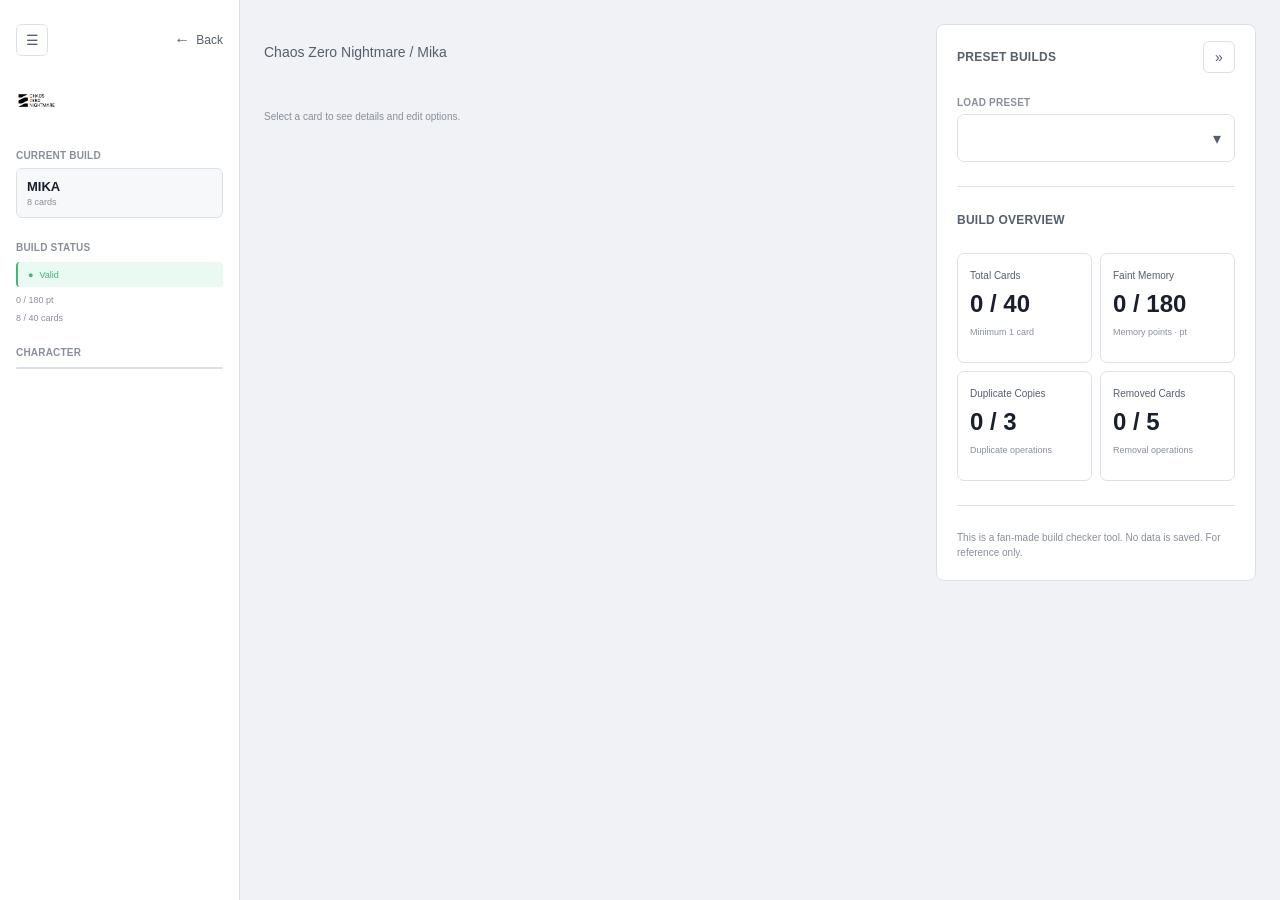
==== mei-lin.html @ 6398d76d "Beryl done coy, 4 lagi." ====
<!doctype html>
<html lang="en">
  <head>
    <meta charset="UTF-8" />
    <meta name="viewport" content="width=device-width, initial-scale=1.0" />
    <title>Mika / Combat Archive</title>
    <link rel="stylesheet" href="style.css" />
  </head>
  <body>
    <div class="app-shell">
      <aside class="sidebar" id="sidebar">
        <div class="side-top">
          <button
            class="icon-btn"
            id="toggle-side"
            type="button"
            aria-expanded="true"
            aria-controls="sidebar"
            aria-label="Collapse navigation"
          >
            ☰
          </button>
          <button
            class="back-btn"
            type="button"
            aria-label="Back"
            onclick="location.href = 'index.html'"
          >
            <span class="arrow">←</span><span class="label">Back</span>
          </button>
        </div>

        <div class="brand">
          <img src="assets/logo.png" alt="Chaos Zero Nightmare" />
        </div>

        <section class="side-section">
          <div class="eyebrow">CURRENT BUILD</div>
          <div class="build-box">
            <strong id="build-name">MIKA</strong>
            <span id="build-count">8 cards</span>
          </div>
        </section>

        <section class="side-section status-section">
          <div class="eyebrow">BUILD STATUS</div>
          <div class="valid" id="status-valid">
            <span>●</span> <span class="v-text">Valid</span>
          </div>
          <span class="muted" id="status-points">0 / 180 pt</span>
          <span class="muted" id="status-cards">8 / 40 cards</span>
        </section>

        <section class="side-section character-section">
          <div class="eyebrow">CHARACTER</div>
          <div class="character-list" id="side-characters"></div>
        </section>
      </aside>

      <main class="workspace">
        <section class="deck-overview">
          <header class="workspace-header">
            <nav class="crumbs" aria-label="Breadcrumb">
              <a href="index.html" style="color: var(--muted-dark)"
                >Chaos Zero Nightmare</a
              >
              <span style="color: var(--muted-dark)"
                >/ <span id="char-name">Mika</span></span
              >
            </nav>
          </header>

          <div class="card-grid" id="card-grid"></div>

          <div class="selection-hint">
            Select a card to see details and edit options.
          </div>
        </section>

        <aside class="stats-panel" id="stats-panel">
          <div class="panel-head">
            <h2 class="panel-title">PRESET BUILDS</h2>
            <button
              class="icon-btn"
              id="toggle-stats"
              type="button"
              aria-expanded="true"
              aria-controls="panel-body"
              aria-label="Collapse build panel"
            >
              »
            </button>
          </div>
          <div class="panel-body" id="panel-body">
            <label class="preset-label" for="preset">LOAD PRESET</label>
            <div class="select-wrap">
              <select id="preset"></select>
            </div>
            <p class="preset-desc" id="preset-desc"></p>

            <div class="panel-divider"></div>
            <h2>BUILD OVERVIEW</h2>
            <div class="stats-grid">
              <div class="stat" id="stat-cards">
                <span>Total Cards</span><strong>0 / 40</strong
                ><small>Minimum 1 card</small>
              </div>
              <div class="stat" id="stat-points">
                <span>Faint Memory</span><strong>0 / 180</strong
                ><small>Memory points · pt</small>
              </div>
              <div class="stat" id="stat-dupes">
                <span>Duplicate Copies</span><strong>0 / 3</strong
                ><small>Duplicate operations</small>
              </div>
              <div class="stat" id="stat-removed">
                <span>Removed Cards</span><strong>0 / 5</strong
                ><small>Removal operations</small>
              </div>
            </div>

            <div class="panel-divider"></div>
            <p class="footer-note">
              This is a fan-made build checker tool. No data is saved. For
              reference only.
            </p>
          </div>
        </aside>
      </main>
    </div>

    <script>
      const dupes = (n, card) =>
        Array.from({ length: n }, () => ({ ...card, dup: true }));

      const START = [
        "water-arrow",
        "water-barrier",
        "water-barrier",
        "source-of-water",
        "blessing-of-waves",
        "tactical-analysis",
        "whirlpool",
        "deluge",
      ];

      const CHAR = {
        id: "mika",
        name: "Mika",
        startingDeck: START,
        cardDB: {
          "water-arrow": {
            name: "Water Arrow",
            cost: 1,
            type: "Basic Attack",
            icon: "attack",
            starting: true,
            text: "100% Damage",
          },
          "water-barrier": {
            name: "Water Barrier",
            cost: 1,
            type: "Basic Skill",
            icon: "skill",
            starting: true,
            text: "Heal 130%",
          },
          "source-of-water": {
            name: "Source of Water",
            cost: 0,
            type: "Skill",
            icon: "skill",
            text: "Heal 100%<br />Gain 1 AP",
            epiphanies: {
              recoverDraw: {
                cost: 1,
                kind: "divine",
                sign: "nihilum",
                text: "Heal 171%<br />Gain 2 AP<br />On Recover, decrease Cost by 1 for 1 turn until activated<br />{dv} Draw 1",
              },
              retainHeal: {
                kind: "divine",
                sign: "divine-source-heal",
                tags: ["Retain"],
                text: "Heal 222%<br />Gain 1 AP<br />Increase Heal Amount of the next card activated by 50%<br />{dv} Increase Heal Amount of this card by 30%",
              },
            },
          },
          "blessing-of-waves": {
            name: "Blessing of Waves",
            cost: 1,
            type: "Skill",
            icon: "skill",
            tags: ["Retain"],
            text: "Increase Heal Amount by 30% for each AP",
            epiphanies: {
              healAmp: {
                kind: "divine",
                sign: "divine-blessing",
                text: "Heal 222%<br />Increase Heal Amount of the next card activated by 20% for each AP<br />{dv} Increase Heal Amount of this card by 30%",
              },
            },
          },
          "tactical-analysis": {
            name: "Tactical Analysis",
            cost: 1,
            type: "Skill",
            icon: "skill",
            text: "1 Wave<br />+50% Heal Amount for 1 turn",
            epiphanies: {
              upgrade: {
                cost: 0,
                type: "Upgrade",
                icon: "upgrade",
                text: "2 Wave<br />+50% Heal Amount",
              },
              longHeal: {
                cost: 0,
                sign: "unique",
                text: "2 Wave<br />+100% Heal Amount of this unit for 1 turn",
              },
            },
          },
          whirlpool: {
            name: "Whirlpool",
            cost: 2,
            type: "Attack",
            icon: "attack",
            text: "200% Damage to all enemies<br />Heal 50% for each target hit",
            epiphanies: {
              drawHeal: {
                kind: "divine",
                sign: "divine-whirlpool",
                text: "Heal 114%<br />114%(228%) Damage to all enemies<br />Increase Damage Amount equal to Heal Amount of this card<br />{dv} Draw 1 card(s) of this unit",
              },
            },
          },
          deluge: {
            name: "Deluge",
            cost: 1,
            type: "Upgrade",
            icon: "upgrade",
            tags: ["Unique"],
            text: "1 Wave<br />At the start of the turn, 1 Wave",
            epiphanies: {
              initiation: { tags: ["Unique", "Initiation"] },
            },
          },
        },
        presets: {
          default: {
            label: "Default Build",
            desc: "Deck starter.",
            cards: [...START],
          },
          support: {
            label: "Support AP Build",
            desc: "AP sekebon biar g kehabisan.",
            cards: [
              { id: "source-of-water", epi: "recoverDraw", sign: "nihilum" },
              ...dupes(3, {
                id: "source-of-water",
                epi: "recoverDraw",
                sign: "nihilum",
              }),
              { id: "tactical-analysis", epi: "upgrade", sign: "unique" },
              { id: "deluge", epi: "initiation", sign: "unique" },
            ],
          },
          healer: {
            label: "Healer Build",
            desc: "Healer kekebalan tubuh tahan 10 turn",
            cards: [
              { id: "source-of-water", epi: "retainHeal", sign: "kyrken" },
              ...dupes(2, {
                id: "source-of-water",
                epi: "retainHeal",
                sign: "kyrken",
              }),
              { id: "blessing-of-waves", epi: "healAmp", sign: "nihilum" },
              { id: "tactical-analysis", epi: "longHeal" },
              { id: "whirlpool", epi: "drawHeal", sign: "vytor" },
            ],
          },
        },
      };
    </script>
    <script src="build.js"></script>
  </body>
</html>
---- style.css ----
@font-face {
  font-family: InterLocal;
  src: local("Inter");
}
:root {
  --page: #f0f2f5;
  --white: #fff;
  --ink: #1a1f2e;
  --muted: #888f9a;
  --muted-dark: #555f6d;
  --border: #dde1e7;
  --soft: #f7f8fa;
  --orange: #e07a30;
  --green: #3db87a;
  --green-bg: #ebf9f3;

  --side-w: 240px;
  --side-w-collapsed: 72px;
  --panel-w: 320px;
  --panel-w-collapsed: 56px;
  --ease: 0.2s ease;
}

*,
*::before,
*::after {
  box-sizing: border-box;
  margin: 0;
  padding: 0;
}

html,
body {
  min-height: 100vh;
  width: 100%;
  font-family: InterLocal, Inter, Arial, sans-serif;
  color: var(--ink);
  background: var(--page);
  overflow-x: hidden;
}
button {
  font: inherit;
}
:focus-visible {
  outline: 2px solid var(--orange);
  outline-offset: 2px;
}

.app-shell {
  min-height: 100vh;
  width: 100%;
  display: flex;
  align-items: flex-start;
  background: var(--page);
}

.icon-btn {
  width: 32px;
  height: 32px;
  flex: none;
  border: 1px solid var(--border);
  border-radius: 6px;
  background: var(--white);
  color: var(--muted-dark);
  font-size: 14px;
  line-height: 1;
  display: grid;
  place-items: center;
  cursor: pointer;
}
.icon-btn:hover {
  background: var(--soft);
  border-color: #cbd1d9;
}
a.character {
  text-decoration: none;
}
.home {
  flex: 1;
  min-width: 0;
}

.ph {
  display: grid;
  place-items: center;
  background: repeating-linear-gradient(
    135deg,
    rgba(255, 255, 255, 0.06) 0 12px,
    rgba(255, 255, 255, 0.02) 12px 24px
  );
  color: rgba(255, 255, 255, 0.35);
}
.ph i {
  font-style: normal;
}

.hero {
  padding: 24px 32px 48px;
  min-height: clamp(280px, 42vh, 460px);
  color: #fff;

  background:
    linear-gradient(rgba(20, 22, 32, 0.78), rgba(20, 22, 32, 0.78)),
    url("assets/background/website_bg.webp") center / cover,
    linear-gradient(135deg, #2b2f3d, #1a1f2e 60%, #3a2a2a);
}
.crumbs {
  font-size: 14px;
  color: rgba(255, 255, 255, 0.55);
}
.crumbs a {
  color: inherit;
  text-decoration: none;
}
.crumbs a:hover {
  text-decoration: underline;
}
.hero-body {
  margin-top: 32px;
  display: flex;
  gap: 16px;
  align-items: flex-start;
}
.hero-thumb {
  width: 96px;
  height: 96px;
  flex: none;
  border: 1px solid rgba(255, 255, 255, 0.4);
  font-size: 32px;
}
.hero-thumb img {
  width: 100%;
  height: 100%;
  object-fit: cover;
  display: block;
}
.hero-text {
  min-width: 0;
  max-width: 820px;
}
.hero-text h1 {
  font-size: clamp(22px, 3vw, 32px);
  line-height: 1.2;
}
.hero-text p {
  margin-top: 10px;
  font-size: 16px;
  line-height: 1.5;
}
.hero-text small {
  display: block;
  margin-top: 10px;
  font-size: 14px;
  color: rgba(255, 255, 255, 0.55);
}

.char-section {
  padding: 16px 32px 48px;
}
.char-head {
  display: flex;
  align-items: baseline;
  flex-wrap: wrap;
  gap: 4px 20px;
  padding-bottom: 6px;
  border-bottom: 3px solid var(--orange);
}
.char-head h2 {
  font-size: 22px;
  text-transform: uppercase;
}
.count {
  font-size: 13px;
  color: var(--muted);
}

.search {
  position: relative;
  max-width: 420px;
  margin-top: 16px;
}
.search input {
  width: 100%;
  height: 48px;
  padding: 0 44px 0 14px;
  border: 1px solid var(--border);
  border-radius: 4px;
  background: var(--white);
  font: inherit;
  font-size: 16px;
  color: var(--ink);
  -webkit-appearance: none;
  appearance: none;
}
.search input::-webkit-search-cancel-button {
  display: none;
}
.search input::placeholder {
  color: var(--muted);
}
.search input:focus {
  outline: 2px solid var(--orange);
  outline-offset: -1px;
}
.search button {
  position: absolute;
  right: 4px;
  top: 4px;
  width: 40px;
  height: 40px;
  border: 0;
  background: transparent;
  color: var(--muted-dark);
  font-size: 16px;
  cursor: pointer;
}

.char-grid {
  margin-top: 16px;
  display: grid;
  grid-template-columns: repeat(auto-fill, 262px);
  gap: 16px 20px;
}
.char-card {
  position: relative;
  display: block;
  aspect-ratio: 262 / 358;
  overflow: hidden;
  border: 1px solid var(--border);
  text-decoration: none;
  color: #fff;
}
.char-card.gold {
  background: linear-gradient(#f6c928, #fde88a);
}
.char-card.violet {
  background: linear-gradient(#ff2bf0, #3aa0ff);
}
.char-art,
.char-img {
  position: absolute;
  inset: 0;
  width: 100%;
  height: 100%;
}
.char-img {
  object-fit: cover;
  object-position: top;
}
.char-art {
  font-size: 64px;
  color: rgba(255, 255, 255, 0.45);
}
.badges {
  position: absolute;
  left: 3px;
  top: 3px;
  display: flex;
  flex-direction: column;
  gap: 2px;
  z-index: 1;
}
.badge {
  width: 32px;
  height: 32px;
  display: grid;
  place-items: center;
  background: #1b1b22;
}
.badge img {
  width: 100%;
  height: 100%;
  object-fit: contain;
  display: block;
}

.badge.el-justice {
  background: #2f8fe8;
}
.badge.el-passion {
  background: #d8335a;
}
.badge.el-void {
  background: #7a3fe0;
}
.badge.el-instinct {
  background: #22a86a;
}
.badge.el-order {
  background: #e8a42f;
}

.char-name {
  position: absolute;
  left: 0;
  right: 0;
  bottom: 6px;
  text-align: center;
  font-size: 20px;
  z-index: 1;
  -webkit-text-stroke: 4px #111;
  paint-order: stroke fill;
}
.char-card:hover {
  border-color: var(--orange);
  box-shadow: 0 0 0 1px var(--orange);
}
.empty {
  margin-top: 24px;
  font-size: 14px;
  color: var(--muted-dark);
}

.sidebar {
  position: sticky;
  top: 0;
  align-self: flex-start;
  width: var(--side-w);
  flex-shrink: 0;
  height: 100vh;
  overflow-x: hidden;
  overflow-y: auto;
  padding: 24px 16px;
  background: var(--white);
  border-right: 1px solid var(--border);
  display: flex;
  flex-direction: column;
  gap: 24px;
  transition: width var(--ease);
}
.side-top {
  display: flex;
  align-items: center;
  justify-content: space-between;
  gap: 8px;
}
.back-btn {
  border: 0;
  background: transparent;
  color: var(--muted-dark);
  font-size: 12px;
  display: flex;
  align-items: center;
  gap: 6px;
  width: max-content;
  cursor: pointer;
}
.arrow {
  font-size: 16px;
  line-height: 1;
}
.brand {
  width: 119px;
  height: 46px;
  display: flex;
  align-items: flex-start;
  overflow: hidden;
}
.brand img {
  width: 119px;
  height: 41px;
  object-fit: contain;
  object-position: left top;
}
.side-section {
  width: 100%;
  display: flex;
  flex-direction: column;
  gap: 6px;
}
.eyebrow {
  font-size: 10px;
  font-weight: 600;
  letter-spacing: 0.02em;
  color: var(--muted);
  line-height: 1.2;
}
.build-box {
  min-height: 50px;
  padding: 10px;
  background: var(--soft);
  border: 1px solid var(--border);
  border-radius: 6px;
  display: flex;
  flex-direction: column;
  gap: 3px;
}
.build-box strong {
  font-size: 13px;
}
.build-box span {
  font-size: 9px;
  color: var(--muted);
}
.status-section {
  gap: 8px;
}
.valid {
  min-height: 25px;
  padding: 7px 10px;
  border-left: 2px solid var(--green);
  border-radius: 4px;
  background: var(--green-bg);
  color: var(--green);
  font-size: 9px;
  display: flex;
  align-items: center;
  gap: 6px;
}
.valid span {
  font-size: 9px;
}
.muted {
  font-size: 9px;
  color: var(--muted);
}
.character-section {
  gap: 8px;
}
.character-list {
  background: var(--soft);
  border: 1px solid var(--border);
  border-radius: 8px;
  overflow: hidden;
}
.character {
  width: 100%;
  height: 52px;
  padding: 10px;
  border: 1px solid transparent;
  background: transparent;
  display: flex;
  align-items: center;
  gap: 10px;
  text-align: left;
  cursor: pointer;
  color: var(--muted-dark);
}
.character.selected {
  background: var(--white);
  border-color: var(--orange);
  border-radius: 6px;
  color: var(--ink);
  font-weight: 600;
}
.character img {
  width: 32px;
  height: 32px;
  flex: none;
  border-radius: 6px;
  object-fit: cover;
  object-position: center 25%;
}
.character span {
  font-size: 13px;
}

.side-collapsed .sidebar {
  width: var(--side-w-collapsed);
  padding: 24px 0;
  align-items: center;
}
.side-collapsed .side-top {
  flex-direction: column;
  gap: 12px;
}
.side-collapsed .label,
.side-collapsed .brand,
.side-collapsed .eyebrow,
.side-collapsed .build-box,
.side-collapsed .status-section {
  display: none;
}
.side-collapsed .side-section {
  align-items: center;
}
.side-collapsed .character-list {
  width: 48px;
  border-radius: 8px;
}
.side-collapsed .character {
  height: 46px;
  padding: 6px;
  justify-content: center;
}

.workspace {
  flex: 1;
  min-width: 0;
  padding: 24px;
  display: flex;
  gap: 24px;
  align-items: flex-start;
}
.deck-overview {
  flex: 1;
  min-width: 0;
  display: flex;
  flex-direction: column;
}
.workspace-header {
  min-height: 55px;
  display: flex;
  align-items: center;
  justify-content: space-between;
  margin-bottom: 16px;
}
.workspace-header h1 {
  font-size: 32px;
  line-height: 39px;
  margin-top: 4px;
}

.card-grid {
  display: grid;
  grid-template-columns: repeat(auto-fill, minmax(210px, 1fr));
  gap: 16px 12px;
  width: 100%;
  min-width: 0;
}
.card {
  position: relative;
  width: 100%;
  aspect-ratio: 302 / 454;
  background: var(--ink);
  border: 2px solid var(--orange);
  border-radius: 10px;
  overflow: hidden;
  box-shadow: 0 4px 12px rgba(0, 0, 0, 0.19);
}
.card-art {
  position: absolute;
  inset: 0;
  width: 100%;
  height: 100%;
  object-fit: cover;
  display: block;
}
.top-overlay {
  position: absolute;
  left: 1px;
  right: 1px;
  top: 10px;
  height: 56px;
  padding: 8px;
  display: flex;
  align-items: flex-start;
  background: linear-gradient(
    180deg,
    rgba(0, 0, 0, 0),
    rgba(0, 0, 0, 0.331) 25%,
    rgba(0, 0, 0, 0.331) 75%,
    rgba(102, 102, 102, 0)
  );
  z-index: 2;
}
.cost {
  width: 37px;
  height: 39px;
  display: flex;
  align-items: center;
  justify-content: center;
  color: #fff;
  font-size: 32px;
  font-weight: 600;
  line-height: 1;
  text-shadow: 0 0 4px rgba(0, 0, 0, 0.62);
  flex: none;
}
.card-heading {
  height: 40px;
  min-width: 0;
  flex: 1;
  display: flex;
  flex-direction: column;
  gap: 2px;
}
.card-heading strong {
  font-size: 16px;
  line-height: 1.2;
  color: #fff;
  white-space: nowrap;
  overflow: hidden;
  text-overflow: ellipsis;
}
.card-heading span {
  display: flex;
  align-items: center;
  gap: 2px;
  color: #fff;
  font-size: 10px;
  font-weight: 700;
  line-height: 1.2;
}
.card-heading span img {
  width: 14px;
  height: 14px;
  object-fit: contain;
}
.card::after {
  content: "";
  position: absolute;
  left: 0;
  right: 0;
  top: 6%;
  height: 4%;
  background-image: url("assets/card-effect/card-decor.png");
  background-repeat: no-repeat;
  background-position: center;
  background-size: 100% 100%;
  z-index: 1;
  pointer-events: none;
}
.bottom-overlay {
  position: absolute;
  left: -2px;
  right: -2px;
  bottom: -2px;
  height: 115px;
  padding: 14px 10px 12px;
  display: flex;
  flex-direction: column;
  justify-content: flex-end;
  gap: 4px;
  background: linear-gradient(to bottom, rgba(0, 0, 0, 0), rgba(0, 0, 0, 0.9));
  z-index: 2;
  color: #e8eaf0;
  text-align: center;
}
.bottom-overlay p {
  font-size: 12px;
  line-height: 1.3;
}
.bottom-overlay .tag {
  font-weight: 600;
  color: #fff;
}
.divider {
  height: 1px;
  width: 100%;
  background: rgba(255, 255, 255, 0.19);
  flex: none;
}
.selection-hint {
  font-size: 10px;
  color: var(--muted);
  margin-top: 16px;
}

.stats-panel {
  position: sticky;
  top: 24px;
  align-self: flex-start;
  width: var(--panel-w);
  flex: 0 0 var(--panel-w);
  max-height: calc(100vh - 48px);
  overflow-x: hidden;
  overflow-y: auto;
  background: var(--white);
  border: 1px solid var(--border);
  border-radius: 8px;
  transition:
    width var(--ease),
    flex-basis var(--ease);
}
.panel-head {
  display: flex;
  align-items: center;
  justify-content: space-between;
  gap: 8px;
  padding: 16px 20px 0;
}
.panel-body {
  padding: 24px 20px 20px;
}
.stats-panel h2 {
  font-size: 12px;
  line-height: 18px;
  letter-spacing: 0.02em;
  color: var(--muted-dark);
  font-weight: 700;
  margin-bottom: 24px;
}
.stats-panel .panel-title {
  margin-bottom: 0;
}
.stats-grid {
  display: grid;
  grid-template-columns: 1fr 1fr;
  gap: 8px;
}
.stat {
  min-height: 110px;
  padding: 16px 12px;
  border: 1px solid var(--border);
  border-radius: 7px;
  background: #fff;
  display: flex;
  flex-direction: column;
  gap: 4px;
}
.stat span {
  font-size: 10px;
  color: var(--muted-dark);
}
.stat strong {
  font-size: 30px;
  line-height: 38px;
  font-weight: 700;
}
.stat small {
  font-size: 9px;
  color: var(--muted);
}
.panel-divider {
  height: 1px;
  background: var(--border);
  margin: 24px 0;
}
.stats-panel .actions {
  display: flex;
  flex-direction: column;
  gap: 12px;
}
.actions button {
  height: 64px;
  border: 1px solid var(--border);
  border-radius: 7px;
  background: #fff;
  color: var(--muted-dark);
  display: flex;
  align-items: center;
  justify-content: center;
  gap: 8px;
  font-size: 13px;
  font-weight: 600;
  cursor: pointer;
}
.actions button:hover {
  background: var(--soft);
  border-color: #cbd1d9;
}
.action-icon {
  width: 15px;
  text-align: center;
  font-size: 16px;
  color: var(--muted-dark);
}
.footer-note {
  font-size: 10px;
  line-height: 15px;
  color: var(--muted);
}

.stats-panel.collapsed {
  width: var(--panel-w-collapsed);
  flex-basis: var(--panel-w-collapsed);
}
.stats-panel.collapsed .panel-head {
  flex-direction: column;
  padding: 12px 0;
  gap: 16px;
}
.stats-panel.collapsed .panel-title {
  writing-mode: vertical-rl;
  white-space: nowrap;
}
.stats-panel.collapsed .panel-body {
  display: none;
}
/* Preset dropdown */
.preset-label {
  display: block;
  margin-bottom: 6px;
  font-size: 10px;
  font-weight: 600;
  letter-spacing: 0.02em;
  color: var(--muted);
}
.select-wrap {
  position: relative;
}
.select-wrap::after {
  content: "▾";
  position: absolute;
  right: 14px;
  top: 50%;
  transform: translateY(-50%);
  color: var(--muted-dark);
  pointer-events: none;
}
.select-wrap select {
  width: 100%;
  height: 48px;
  padding: 0 36px 0 12px;
  border: 1px solid var(--border);
  border-radius: 7px;
  background: #fff;
  color: var(--ink);
  font: inherit;
  font-size: 13px;
  font-weight: 600;
  -webkit-appearance: none;
  appearance: none;
  cursor: pointer;
}
.select-wrap select:hover {
  background: var(--soft);
  border-color: #cbd1d9;
}
.preset-desc {
  margin-top: 12px;
  font-size: 12px;
  line-height: 1.5;
  color: var(--muted-dark);
}
/* Build stats */
.stats-grid {
  display: grid;
  grid-template-columns: 1fr 1fr;
  gap: 8px;
}
.stat {
  min-height: 110px;
  padding: 16px 12px;
  border: 1px solid var(--border);
  border-radius: 7px;
  background: #fff;
  display: flex;
  flex-direction: column;
  gap: 4px;
}
.stat span {
  font-size: 10px;
  color: var(--muted-dark);
}
.stat strong {
  font-size: 24px;
  line-height: 38px;
  font-weight: 700;
}
.stat small {
  font-size: 9px;
  color: var(--muted);
}
.stat.over strong {
  color: #e0483a;
}

.valid.invalid {
  border-left-color: #e0483a;
  background: #fdeeed;
  color: #e0483a;
}

/* Divine ephy*/
.dv {
  display: inline-block;
  width: 12px;
  height: 12px;
  margin-right: 3px;
  vertical-align: -1px;
}
.dv::before {
  content: "✦";
  font-style: normal;
  font-size: 11px;
  line-height: 1;
  color: #ffd36b;
}

.card {
  --sign-left: 12px;
  --sign-top: 66px;
}
.epi-sign {
  position: absolute;
  left: var(--sign-left);
  top: var(--sign-top);
  width: 32px;
  height: 32px;
  z-index: 3;
  display: grid;
  place-items: center;
  pointer-events: none;
}

.epi-sign.divine {
  width: 26px;
  height: 58px;
  left: calc(var(--sign-left) + 3px);
}
.epi-sign img {
  width: 100%;
  height: 100%;
  object-fit: contain;
  display: block;
}

.epi-sign.no-img {
  border: 1px dashed rgba(255, 255, 255, 0.6);
  border-radius: 4px;
  background: rgba(0, 0, 0, 0.3);
}
.epi-sign.no-img::before {
  content: "✹";
  font-size: 20px;
  line-height: 1;
  color: #ffb347;
  text-shadow: 0 0 6px rgba(255, 170, 60, 0.8);
}
.epi-sign.divine.no-img::before {
  content: "✦";
  color: #ffd36b;
  text-shadow: 0 0 8px rgba(255, 200, 80, 0.9);
}

@media (max-width: 1024px) {
  .workspace {
    flex-direction: column;
  }
  .stats-panel,
  .stats-panel.collapsed {
    position: static;
    width: 100%;
    flex-basis: auto;
    max-height: none;
  }
  .stats-panel.collapsed .panel-head {
    flex-direction: row;
    padding: 16px 20px;
  }
  .stats-panel.collapsed .panel-title {
    writing-mode: horizontal-tb;
  }
}

@media (max-width: 768px) {
  .app-shell {
    flex-direction: column;
    align-items: stretch;
  }
  .sidebar,
  .side-collapsed .sidebar {
    position: static;
    width: 100%;
    height: auto;
    padding: 16px;
    align-items: stretch;
    border-right: none;
    border-bottom: 1px solid var(--border);
  }
  .side-collapsed .side-top {
    flex-direction: row;
    gap: 8px;
  }
  .side-collapsed .label {
    display: inline;
  }
  .side-collapsed .side-section {
    display: none;
  }
  .workspace {
    padding: 16px;
  }
  .card-grid {
    grid-template-columns: repeat(2, minmax(0, 1fr));
  }
}

@media (max-width: 480px) {
  .card-grid {
    grid-template-columns: minmax(0, 1fr);
  }
  .stat strong {
    font-size: 24px;
  }
}

@media (prefers-reduced-motion: reduce) {
  .sidebar,
  .stats-panel {
    transition: none;
  }
}

@media (max-width: 768px) {
  .hero,
  .char-section {
    padding-left: 16px;
    padding-right: 16px;
  }
  .hero-thumb {
    width: 64px;
    height: 64px;
  }
  .char-grid {
    grid-template-columns: repeat(2, minmax(0, 1fr));
    gap: 12px;
  }
}
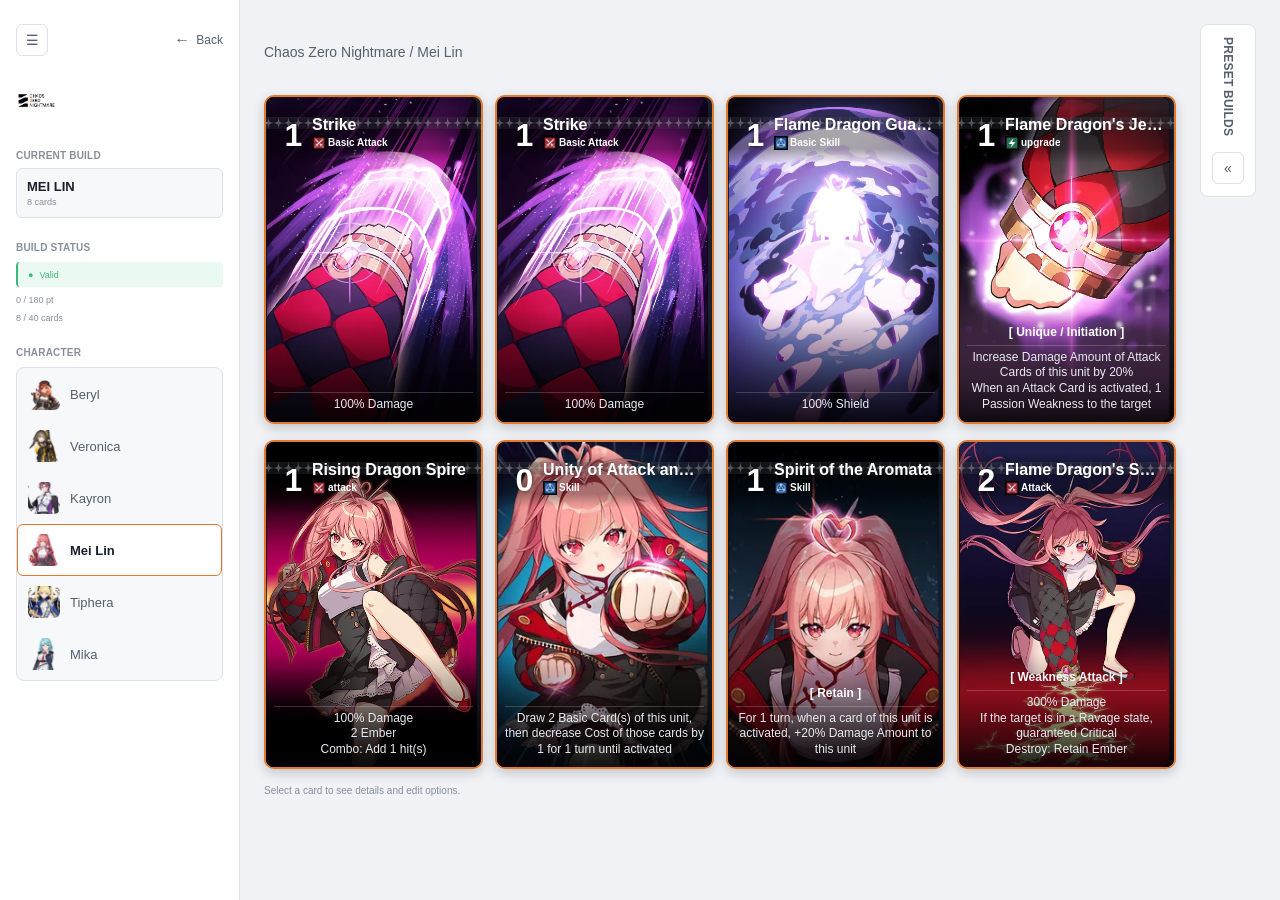
==== commit a99cdafa: "Meilin done, hampir mati" ====
--- a/mei-lin.html
+++ b/mei-lin.html
@@ -3,7 +3,7 @@
   <head>
     <meta charset="UTF-8" />
     <meta name="viewport" content="width=device-width, initial-scale=1.0" />
-    <title>Mika / Combat Archive</title>
+    <title>Mei Lin / Combat Archive</title>
     <link rel="stylesheet" href="style.css" />
   </head>
   <body>
@@ -37,7 +37,7 @@
         <section class="side-section">
           <div class="eyebrow">CURRENT BUILD</div>
           <div class="build-box">
-            <strong id="build-name">MIKA</strong>
+            <strong id="build-name">MEI LIN</strong>
             <span id="build-count">8 cards</span>
           </div>
         </section>
@@ -65,7 +65,7 @@
                 >Chaos Zero Nightmare</a
               >
               <span style="color: var(--muted-dark)"
-                >/ <span id="char-name">Mika</span></span
+                >/ <span id="char-name">Mei Lin</span></span
               >
             </nav>
           </header>
@@ -134,117 +134,109 @@
         Array.from({ length: n }, () => ({ ...card, dup: true }));
 
       const START = [
-        "water-arrow",
-        "water-barrier",
-        "water-barrier",
-        "source-of-water",
-        "blessing-of-waves",
-        "tactical-analysis",
-        "whirlpool",
-        "deluge",
+        "strike",
+        "strike",
+        "flame-dragon-guardian",
+        "flame-dragon's-jewel",
+        "rising-dragon-spire",
+        "unity-of-attack-and-defense",
+        "spirit-of-the-aromata",
+        "flame-dragon's-sovereignty",
       ];
 
       const CHAR = {
-        id: "mika",
-        name: "Mika",
+        id: "mei-lin",
+        name: "Mei Lin",
         startingDeck: START,
         cardDB: {
-          "water-arrow": {
-            name: "Water Arrow",
+          strike: {
+            name: "Strike",
             cost: 1,
             type: "Basic Attack",
             icon: "attack",
             starting: true,
             text: "100% Damage",
           },
-          "water-barrier": {
-            name: "Water Barrier",
+          "flame-dragon-guardian": {
+            name: "Flame Dragon Guardian",
             cost: 1,
             type: "Basic Skill",
             icon: "skill",
             starting: true,
-            text: "Heal 130%",
-          },
-          "source-of-water": {
-            name: "Source of Water",
+            text: "100% Shield",
+          },
+          "flame-dragon's-jewel": {
+            name: "Flame Dragon's Jewel",
+            cost: 1,
+            type: "upgrade",
+            icon: "upgrade",
+            tags: ["Unique / Initiation"],
+            text: "Increase Damage Amount of Attack Cards of this unit by 20%<br/>When an Attack Card is activated, 1 Passion Weakness to the target",
+            epiphanies: {
+              upAmount: {
+                sign: "unique",
+                text: "Increase Damage Amount of Attack Cards of this unit by 30%<br/>When an Attack Card is activated, 1 Passion Weakness to the target",
+              },
+            },
+          },
+          "rising-dragon-spire": {
+            name: "Rising Dragon Spire",
+            cost: 1,
+            type: "attack",
+            icon: "attack",
+            text: "100% Damage<br/>2 Ember<br/>Combo: Add 1 hit(s)",
+            epiphanies: {
+              reduce: {
+                kind: "divine",
+                cost: 2,
+                sign: "sekred",
+                text: "150% Damage<br/>Add 1 Hit for each Passion Card activated this turn<br>{dv}Reduce Cost of this card by 1",
+              },
+            },
+          },
+          "unity-of-attack-and-defense": {
+            name: "Unity of Attack and Defense",
             cost: 0,
             type: "Skill",
             icon: "skill",
-            text: "Heal 100%<br />Gain 1 AP",
-            epiphanies: {
-              recoverDraw: {
-                cost: 1,
+            text: "Draw 2 Basic Card(s) of this unit, then decrease Cost of those cards by 1 for 1 turn until activated",
+            epiphanies: {
+              move: {
+                sign: "unique",
+                text: "Move 2 Basic Card(s) of this unit, then decrease Cost of those cards by 1 for 1 turn until activated",
+              },
+              create: {
                 kind: "divine",
                 sign: "nihilum",
-                text: "Heal 171%<br />Gain 2 AP<br />On Recover, decrease Cost by 1 for 1 turn until activated<br />{dv} Draw 1",
-              },
-              retainHeal: {
-                kind: "divine",
-                sign: "divine-source-heal",
-                tags: ["Retain"],
-                text: "Heal 222%<br />Gain 1 AP<br />Increase Heal Amount of the next card activated by 50%<br />{dv} Increase Heal Amount of this card by 30%",
-              },
-            },
-          },
-          "blessing-of-waves": {
-            name: "Blessing of Waves",
+                text: "Create 2 Strike card(s)<br/>Decrease Cost of those cards by 1<br>{dv}1 Morale, 1 Resolve",
+              },
+            },
+          },
+          "spirit-of-the-aromata": {
+            name: "Spirit of the Aromata",
             cost: 1,
             type: "Skill",
             icon: "skill",
             tags: ["Retain"],
-            text: "Increase Heal Amount by 30% for each AP",
-            epiphanies: {
-              healAmp: {
-                kind: "divine",
-                sign: "divine-blessing",
-                text: "Heal 222%<br />Increase Heal Amount of the next card activated by 20% for each AP<br />{dv} Increase Heal Amount of this card by 30%",
-              },
-            },
-          },
-          "tactical-analysis": {
-            name: "Tactical Analysis",
-            cost: 1,
-            type: "Skill",
-            icon: "skill",
-            text: "1 Wave<br />+50% Heal Amount for 1 turn",
-            epiphanies: {
-              upgrade: {
-                cost: 0,
-                type: "Upgrade",
-                icon: "upgrade",
-                text: "2 Wave<br />+50% Heal Amount",
-              },
-              longHeal: {
-                cost: 0,
-                sign: "unique",
-                text: "2 Wave<br />+100% Heal Amount of this unit for 1 turn",
-              },
-            },
-          },
-          whirlpool: {
-            name: "Whirlpool",
+            text: "For 1 turn, when a card of this unit is activated, +20% Damage Amount to this unit",
+            epiphanies: {
+              passion: {
+                sign: "unique",
+                text: "For 1 turn, when a Passion card is activated, +20% Damage Amount to this unit",
+              },
+              basic: {
+                sign: "unique",
+                text: "For 1 turn, when a card of this unit is activated, +50% Damage Amount to Basic Cards of this unit",
+              },
+            },
+          },
+          "flame-dragon's-sovereignty": {
+            name: "Flame Dragon's Sovereignty",
             cost: 2,
             type: "Attack",
             icon: "attack",
-            text: "200% Damage to all enemies<br />Heal 50% for each target hit",
-            epiphanies: {
-              drawHeal: {
-                kind: "divine",
-                sign: "divine-whirlpool",
-                text: "Heal 114%<br />114%(228%) Damage to all enemies<br />Increase Damage Amount equal to Heal Amount of this card<br />{dv} Draw 1 card(s) of this unit",
-              },
-            },
-          },
-          deluge: {
-            name: "Deluge",
-            cost: 1,
-            type: "Upgrade",
-            icon: "upgrade",
-            tags: ["Unique"],
-            text: "1 Wave<br />At the start of the turn, 1 Wave",
-            epiphanies: {
-              initiation: { tags: ["Unique", "Initiation"] },
-            },
+            tags: ["Weakness Attack"],
+            text: "300% Damage<br/>If the target is in a Ravage state, guaranteed Critical<br/>Destroy: Retain Ember",
           },
         },
         presets: {
@@ -253,38 +245,47 @@
             desc: "Deck starter.",
             cards: [...START],
           },
-          support: {
-            label: "Support AP Build",
-            desc: "AP sekebon biar g kehabisan.",
+          dragonSpire: {
+            label: "Dragon Spire Build",
+            desc: "Tiap make Dragon Spire bakal nambah 1 hit.",
             cards: [
-              { id: "source-of-water", epi: "recoverDraw", sign: "nihilum" },
+              { id: "strike" },
+              { id: "strike" },
+              { id: "flame-dragon's-jewel", epi: "upAmount" },
+              { id: "rising-dragon-spire", epi: "reduce" },
+              ...dupes(2, {
+                id: "rising-dragon-spire",
+                epi: "reduce",
+              }),
+              { id: "unity-of-attack-and-defense", epi: "move" },
+              ...dupes(1, {
+                id: "unity-of-attack-and-defense",
+              }),
+              { id: "spirit-of-the-aromata", epi: "passion" },
+              { id: "persona" },
+            ],
+          },
+          basicSpam: {
+            label: "Basic Attack Spam Build",
+            desc: "Spam saja basic attack itu tanpa mikir, lalu akhiri dengan Dragon Spire",
+            cards: [
+              { id: "strike" },
+              { id: "strike" },
+              { id: "flame-dragon's-jewel", epi: "upAmount" },
+              { id: "rising-dragon-spire", epi: "reduce" },
+              { id: "unity-of-attack-and-defense", epi: "move" },
               ...dupes(3, {
-                id: "source-of-water",
-                epi: "recoverDraw",
-                sign: "nihilum",
+                id: "unity-of-attack-and-defense",
+                epi: "create",
               }),
-              { id: "tactical-analysis", epi: "upgrade", sign: "unique" },
-              { id: "deluge", epi: "initiation", sign: "unique" },
-            ],
-          },
-          healer: {
-            label: "Healer Build",
-            desc: "Healer kekebalan tubuh tahan 10 turn",
-            cards: [
-              { id: "source-of-water", epi: "retainHeal", sign: "kyrken" },
-              ...dupes(2, {
-                id: "source-of-water",
-                epi: "retainHeal",
-                sign: "kyrken",
-              }),
-              { id: "blessing-of-waves", epi: "healAmp", sign: "nihilum" },
-              { id: "tactical-analysis", epi: "longHeal" },
-              { id: "whirlpool", epi: "drawHeal", sign: "vytor" },
+              { id: "spirit-of-the-aromata", epi: "passion" },
+              { id: "persona" },
             ],
           },
         },
       };
     </script>
+    <script src="neutral.js"></script>
     <script src="build.js"></script>
   </body>
 </html>
--- a/style.css
+++ b/style.css
@@ -250,6 +250,13 @@
 .char-art {
   font-size: 64px;
   color: rgba(255, 255, 255, 0.45);
+}
+.char-art img {
+  width: 100%;
+  height: 100%;
+  object-fit: cover;
+  object-position: center;
+  display: block;
 }
 .badges {
   position: absolute;
@@ -579,9 +586,9 @@
   font-size: 16px;
   line-height: 1.2;
   color: #fff;
-  white-space: nowrap;
   overflow: hidden;
   text-overflow: ellipsis;
+  white-space: nowrap;
 }
 .card-heading span {
   display: flex;
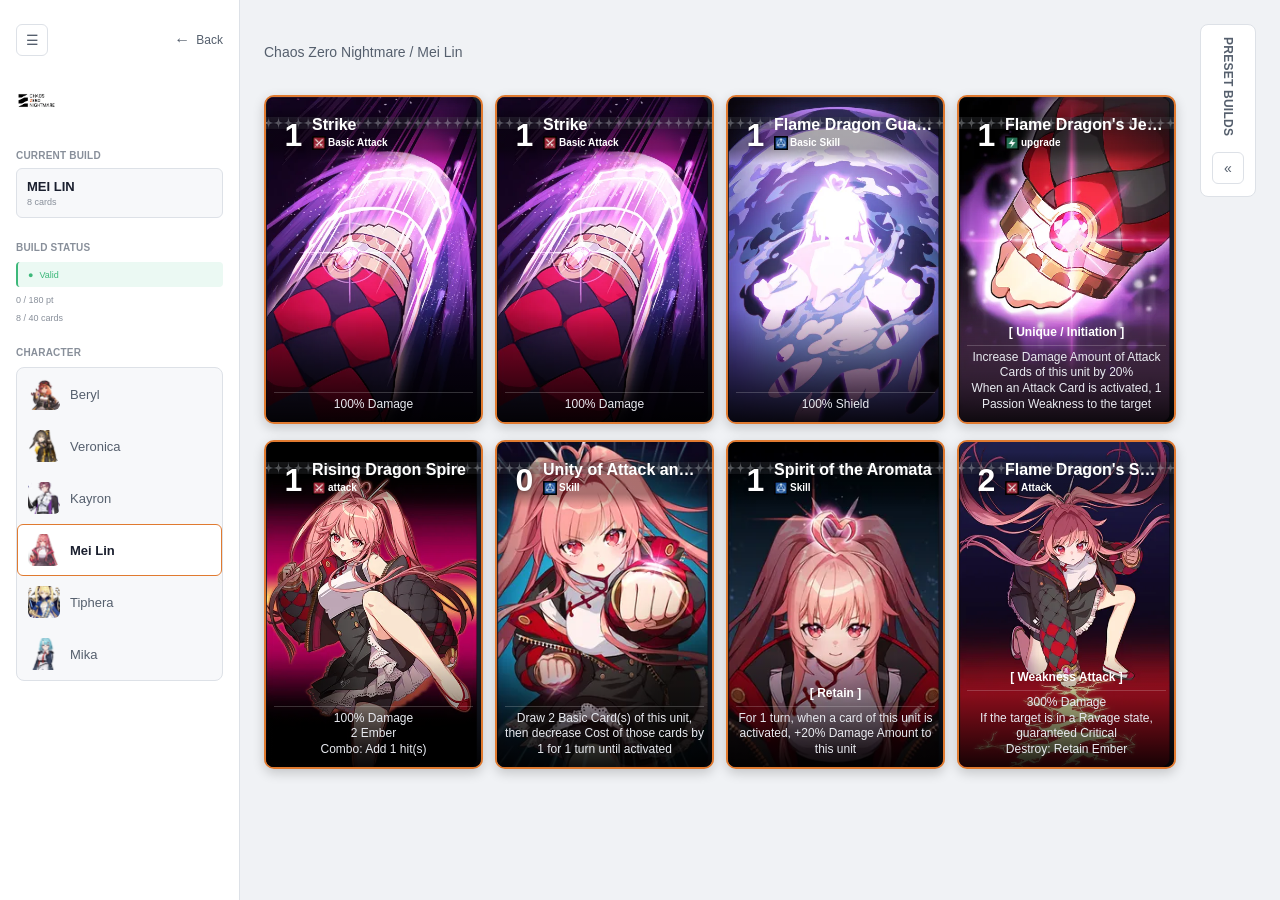
==== commit 2171d0c7: "Tiphera Done" ====
--- a/mei-lin.html
+++ b/mei-lin.html
@@ -71,10 +71,6 @@
           </header>
 
           <div class="card-grid" id="card-grid"></div>
-
-          <div class="selection-hint">
-            Select a card to see details and edit options.
-          </div>
         </section>
 
         <aside class="stats-panel" id="stats-panel">
@@ -207,6 +203,8 @@
               },
               create: {
                 kind: "divine",
+                type: "upgrade",
+                icon: "upgrade",
                 sign: "nihilum",
                 text: "Create 2 Strike card(s)<br/>Decrease Cost of those cards by 1<br>{dv}1 Morale, 1 Resolve",
               },
--- a/style.css
+++ b/style.css
@@ -573,6 +573,10 @@
   line-height: 1;
   text-shadow: 0 0 4px rgba(0, 0, 0, 0.62);
   flex: none;
+}
+.cost.na {
+  font-size: 26px;
+  font-weight: 400;
 }
 .card-heading {
   height: 40px;
